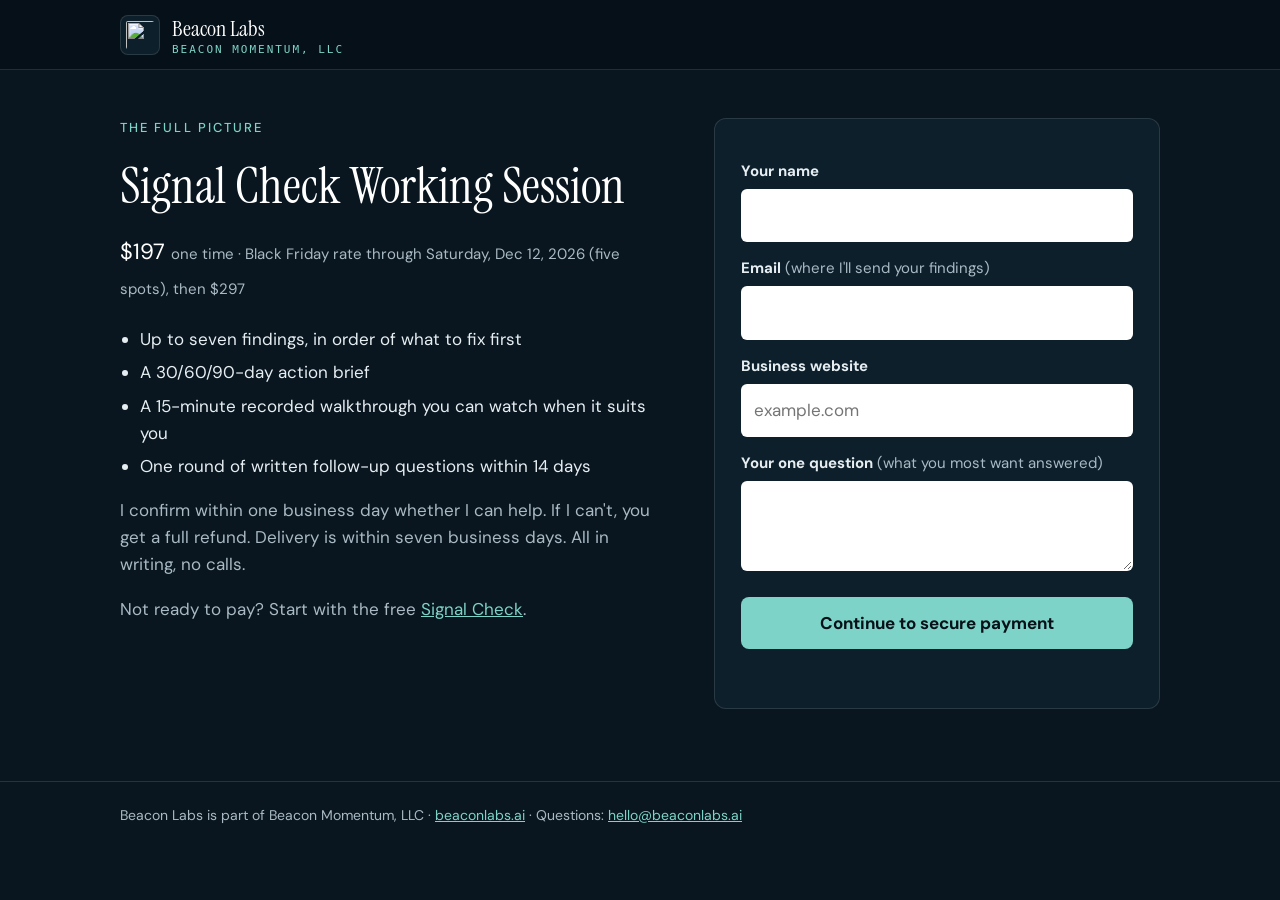
==== client/public/working-session/index.html @ 00ce3da4 "Working Session: on-site checkout at /working-session/ (Stripe Payment Element), replaces buy.stripe" ====
<!doctype html>
<html lang="en">
<head>
<meta charset="utf-8">
<meta name="viewport" content="width=device-width, initial-scale=1">
<title>Signal Check Working Session | Beacon Labs</title>
<meta name="description" content="Signal Check Working Session: up to seven findings, a 30/60/90-day action brief and a recorded walkthrough. $197 through Dec 12, 2026, then $297.">
<link rel="canonical" href="https://beaconlabs.ai/working-session/">
<link rel="icon" href="/brand/favicon.ico">
<link rel="preconnect" href="https://fonts.googleapis.com"><link rel="preconnect" href="https://fonts.gstatic.com" crossorigin>
<link href="https://fonts.googleapis.com/css2?family=DM+Sans:opsz,wght@9..40,400;9..40,500;9..40,700&family=Instrument+Serif&display=swap" rel="stylesheet">
<script defer src="https://js.stripe.com/v3/"></script>
<script defer src="/onsite-checkout.js"></script>
<style>
:root{--bg:#09161f;--panel:#0d1f2b;--line:rgba(255,255,255,.12);--teal:#7dd3c7;--gold:#d6b45a;--ink:#e6eef2;--soft:#a9bac4}
*{box-sizing:border-box}body{margin:0;background:var(--bg);color:var(--ink);font:17px/1.6 "DM Sans",system-ui,sans-serif}
a{color:var(--teal)}header{border-bottom:1px solid var(--line);background:#061019}
.bar{max-width:1080px;margin:auto;padding:14px 20px;display:flex;align-items:center;gap:12px}
.bar img{width:40px;height:40px;border-radius:8px;border:1px solid var(--line);background:var(--panel);padding:5px}
.bar a{color:#fff;text-decoration:none;font:22px "Instrument Serif",serif}.bar small{display:block;color:var(--teal);font:11px/1 monospace;letter-spacing:.18em;text-transform:uppercase}
main{max-width:1080px;margin:auto;padding:48px 20px 72px}.grid{display:grid;grid-template-columns:1.1fr .9fr;gap:48px}
@media(max-width:860px){.grid{grid-template-columns:1fr}}
.eyebrow{color:var(--teal);font-size:13px;letter-spacing:.16em;text-transform:uppercase;font-weight:500}
h1{font:clamp(34px,5vw,50px)/1.1 "Instrument Serif",serif;margin:.4em 0 .4em;color:#fff;font-weight:400}
.price{font-size:22px;color:#fff;margin:.2em 0 1em}.price small{color:var(--soft);font-size:15px}
ul{padding-left:1.2em}li{margin:.35em 0}.soft{color:var(--soft)}
.panel{background:var(--panel);border:1px solid var(--line);border-radius:12px;padding:26px}
label{display:block;margin:14px 0 6px;font-weight:700;font-size:15px}label span{font-weight:400;color:var(--soft)}
input,textarea{width:100%;padding:12px;border-radius:6px;border:1px solid var(--line);background:#fff;color:#111;font:inherit}textarea{min-height:90px}
.secure{margin:16px 0;padding:12px 14px;border:1px solid rgba(214,180,90,.4);background:rgba(214,180,90,.08);border-radius:8px;font-size:14px;color:#efe3c0}
.pe{background:#fff;border-radius:8px;padding:14px}
button{margin-top:18px;width:100%;padding:15px;border:0;border-radius:8px;background:var(--teal);color:#061019;font:700 17px "DM Sans",sans-serif;cursor:pointer}button[disabled]{opacity:.7;cursor:wait}
.checkout-status{min-height:1.4em;margin:12px 0 0;font-size:15px;color:var(--soft)}.checkout-status[data-state=error]{color:#ff9c9c}
.btn{display:inline-block;margin-top:10px;padding:13px 20px;border-radius:8px;background:var(--teal);color:#061019;font-weight:700;text-decoration:none}
footer{border-top:1px solid var(--line);color:var(--soft);font-size:14px}footer div{max-width:1080px;margin:auto;padding:22px 20px}
</style>
</head>
<body>
<header><div class="bar"><img src="/brand/beacon-mark.svg" alt=""><div><a href="/">Beacon Labs</a><small>Beacon Momentum, LLC</small></div></div></header>
<main><div class="grid">
<section>
  <div class="eyebrow">The full picture</div>
  <h1>Signal Check Working Session</h1>
  <p class="price"><span data-live-price>$197</span> <small>one time · Black Friday rate through Saturday, Dec 12, 2026 (five spots), then $297</small></p>
  <ul>
    <li>Up to seven findings, in order of what to fix first</li>
    <li>A 30/60/90-day action brief</li>
    <li>A 15-minute recorded walkthrough you can watch when it suits you</li>
    <li>One round of written follow-up questions within 14 days</li>
  </ul>
  <p class="soft">I confirm within one business day whether I can help. If I can't, you get a full refund. Delivery is within seven business days. All in writing, no calls.</p>
  <p class="soft">Not ready to pay? Start with the free <a href="/signal-check">Signal Check</a>.</p>
</section>
<section class="panel">
  <form data-onsite-checkout data-offer="labs-working-session" data-api="https://beaconmomentum.com/api/stripe/onsite" data-return="https://beaconlabs.ai/working-session/thank-you.html" novalidate>
    <div data-contact>
      <label for="ws-name">Your name</label><input id="ws-name" data-field="name" type="text" autocomplete="name" required maxlength="120">
      <label for="ws-email">Email <span>(where I'll send your findings)</span></label><input id="ws-email" data-field="email" type="email" autocomplete="email" required maxlength="254">
      <label for="ws-site">Business website</label><input id="ws-site" data-field="website" type="text" inputmode="url" autocomplete="url" required maxlength="300" placeholder="example.com">
      <label for="ws-q">Your one question <span>(what you most want answered)</span></label><textarea id="ws-q" data-field="question" maxlength="480"></textarea>
    </div>
    <div data-payment hidden><div class="secure">Payments are processed by Stripe. Your card or account details go straight to Stripe; Beacon Labs never sees or stores them. Pay-over-time options such as Klarna or Afterpay, where shown, are offered by those companies to buyers who qualify.</div><div class="pe" data-payment-element></div></div>
    <button type="submit" data-submit>Continue to secure payment</button>
    <p role="status" aria-live="polite" class="checkout-status" data-status></p>
  </form>
</section>
</div></main>
<footer><div>Beacon Labs is part of Beacon Momentum, LLC · <a href="/">beaconlabs.ai</a> · Questions: <a href="mailto:hello@beaconlabs.ai">hello@beaconlabs.ai</a></div></footer>
</body>
</html>
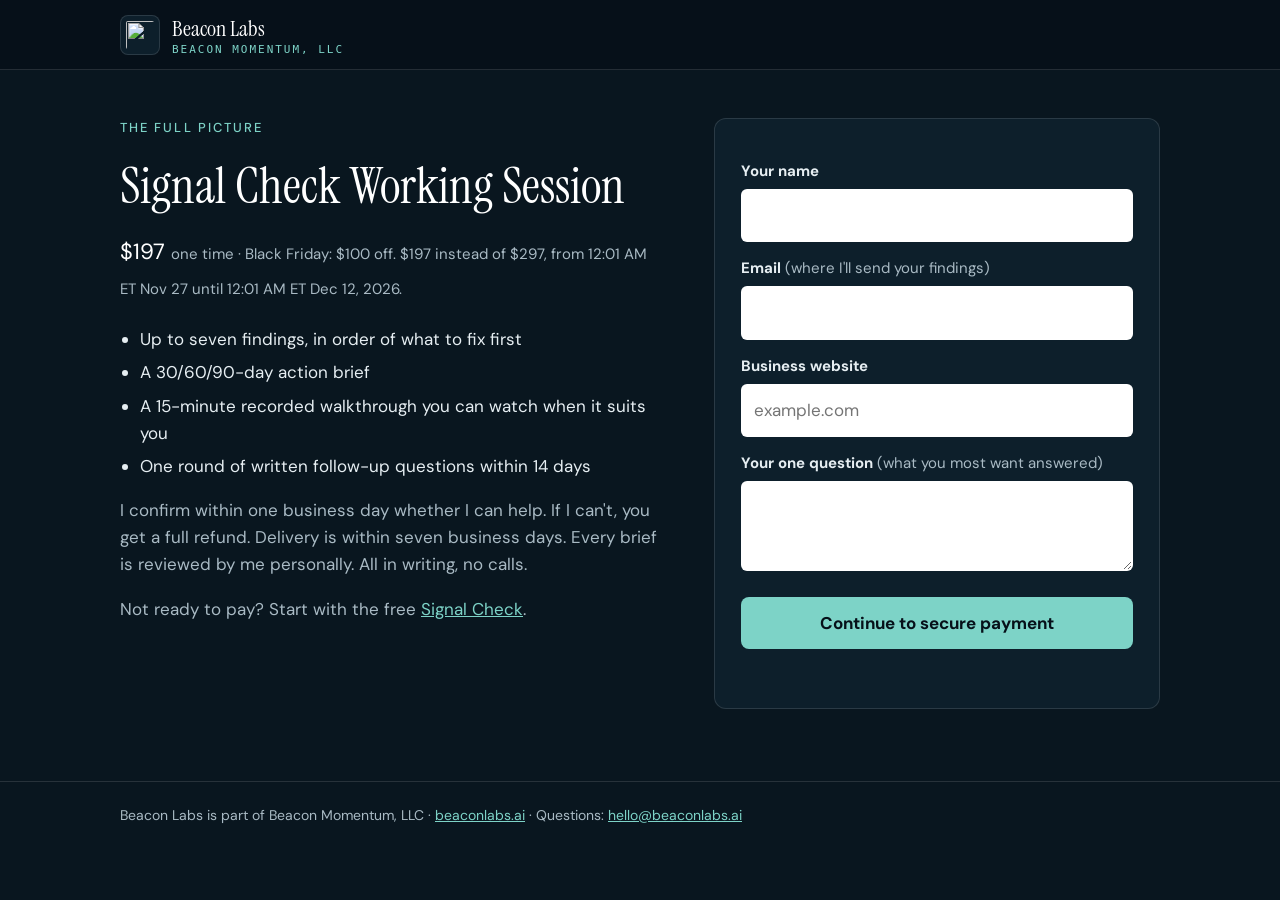
==== commit 88496ce9: "Working Session page: Black Friday $100 off wording (12:01 AM ET Nov 27 to 12:01 AM ET Dec 12), drop" ====
--- a/client/public/working-session/index.html
+++ b/client/public/working-session/index.html
@@ -4,7 +4,7 @@
 <meta charset="utf-8">
 <meta name="viewport" content="width=device-width, initial-scale=1">
 <title>Signal Check Working Session | Beacon Labs</title>
-<meta name="description" content="Signal Check Working Session: up to seven findings, a 30/60/90-day action brief and a recorded walkthrough. $197 through Dec 12, 2026, then $297.">
+<meta name="description" content="Signal Check Working Session: up to seven findings, a 30/60/90-day action brief and a recorded walkthrough. Black Friday: $197 instead of $297, from 12:01 AM ET Nov 27 until 12:01 AM ET Dec 12, 2026.">
 <link rel="canonical" href="https://beaconlabs.ai/working-session/">
 <link rel="icon" href="/brand/favicon.ico">
 <link rel="preconnect" href="https://fonts.googleapis.com"><link rel="preconnect" href="https://fonts.gstatic.com" crossorigin>
@@ -41,14 +41,14 @@
 <section>
   <div class="eyebrow">The full picture</div>
   <h1>Signal Check Working Session</h1>
-  <p class="price"><span data-live-price>$197</span> <small>one time · Black Friday rate through Saturday, Dec 12, 2026 (five spots), then $297</small></p>
+  <p class="price"><span data-live-price>$197</span> <small>one time · Black Friday: $100 off. $197 instead of $297, from 12:01 AM ET Nov 27 until 12:01 AM ET Dec 12, 2026.</small></p>
   <ul>
     <li>Up to seven findings, in order of what to fix first</li>
     <li>A 30/60/90-day action brief</li>
     <li>A 15-minute recorded walkthrough you can watch when it suits you</li>
     <li>One round of written follow-up questions within 14 days</li>
   </ul>
-  <p class="soft">I confirm within one business day whether I can help. If I can't, you get a full refund. Delivery is within seven business days. All in writing, no calls.</p>
+  <p class="soft">I confirm within one business day whether I can help. If I can't, you get a full refund. Delivery is within seven business days. Every brief is reviewed by me personally. All in writing, no calls.</p>
   <p class="soft">Not ready to pay? Start with the free <a href="/signal-check">Signal Check</a>.</p>
 </section>
 <section class="panel">
